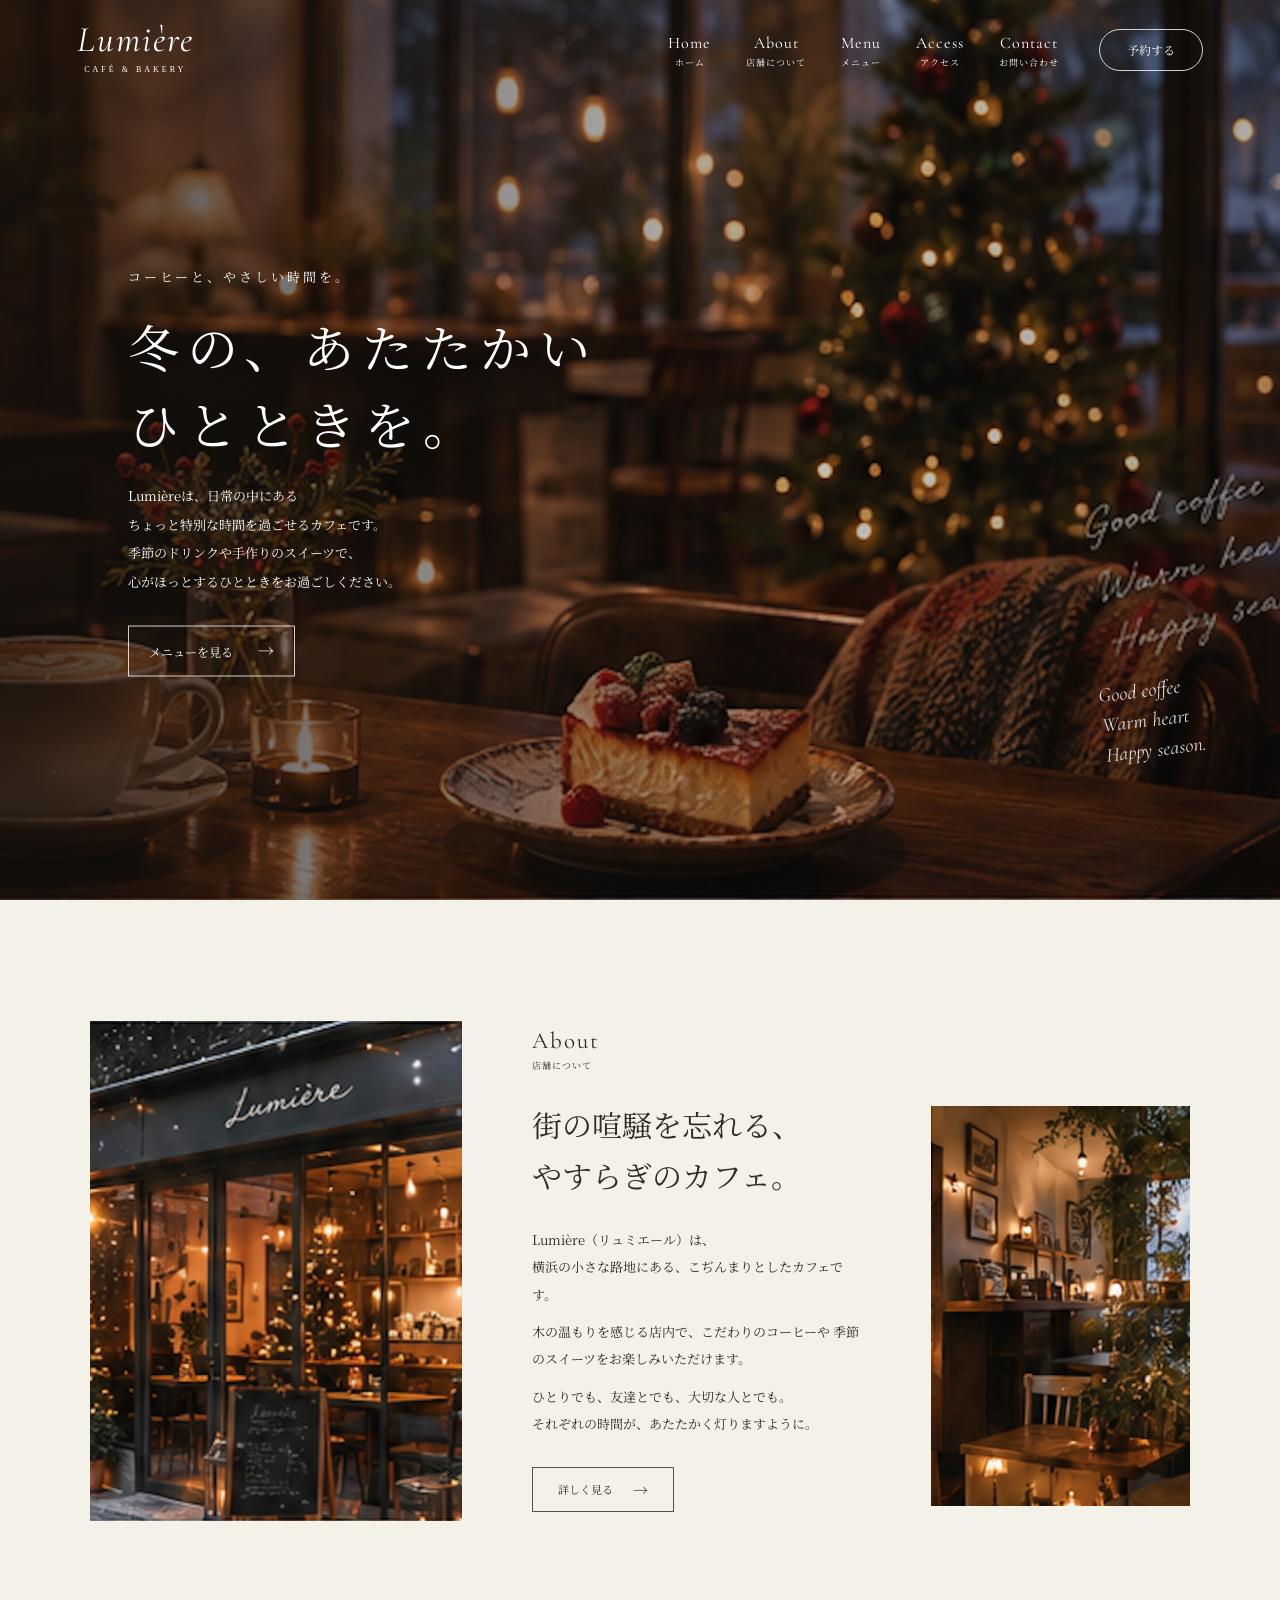
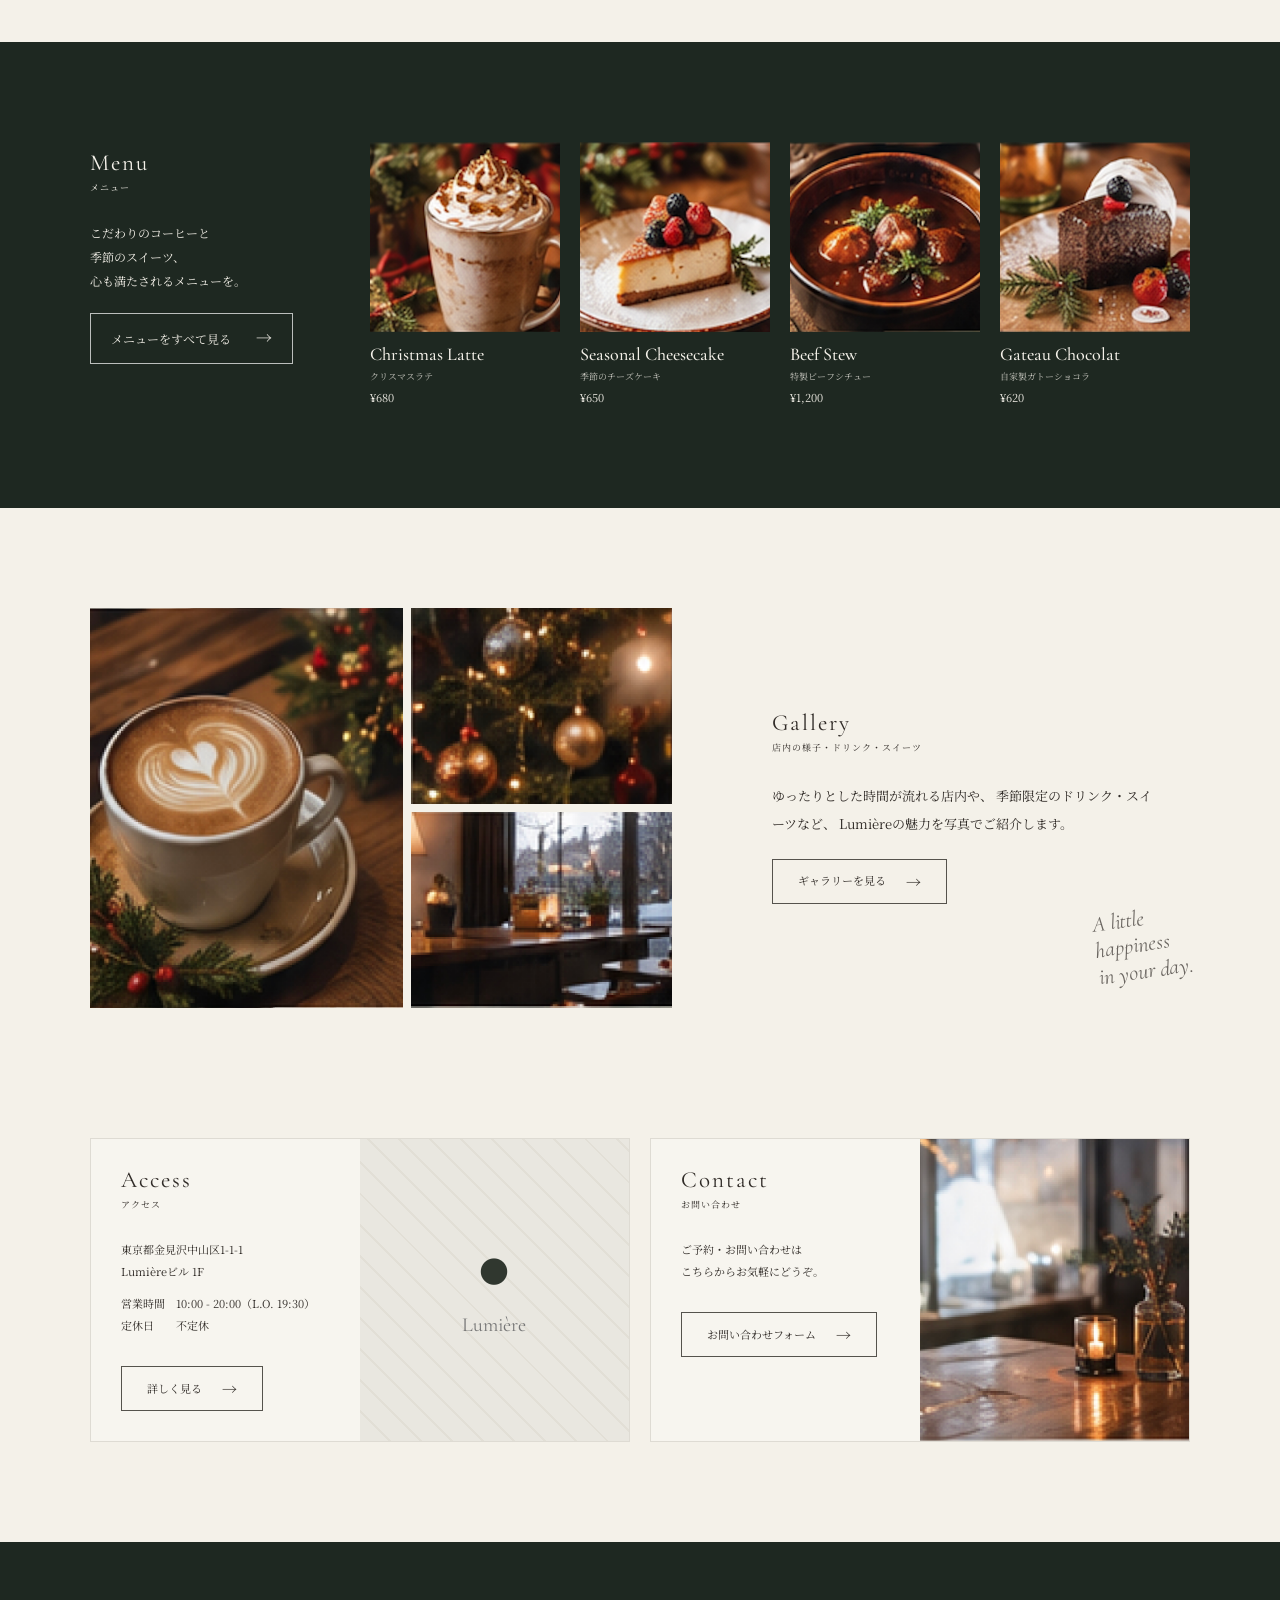
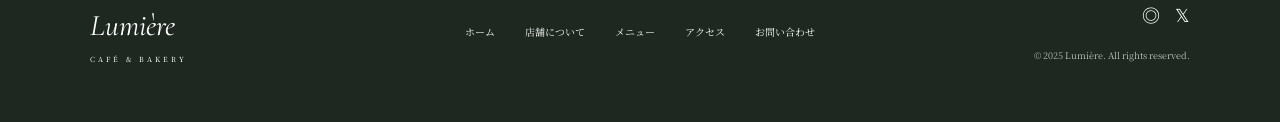
==== index.html @ ed3d91ad "Initial commit" ====
<!DOCTYPE html>
<html lang="ja">
<head>
    <meta charset="UTF-8">
    <meta name="viewport" content="width=device-width, initial-scale=1.0">

    <title>Lumière | Café & Bakery</title>

    <meta
        name="description"
        content="Lumièreは、日常の中にあるちょっと特別な時間を過ごせるカフェです。"
    >

    <link rel="stylesheet" href="style.css">

    <!-- Google Fonts -->
    <link rel="preconnect" href="https://fonts.googleapis.com">
    <link rel="preconnect" href="https://fonts.gstatic.com" crossorigin>
    <link href="https://fonts.googleapis.com/css2?family=Cormorant+Garamond:wght@400;500;600&family=Noto+Serif+JP:wght@400;500;600&display=swap" rel="stylesheet">
</head>

<body>

<!-- =========================
     Header
========================= -->

<header class="header">

    <a href="#" class="logo">
        <span class="logo-main">Lumière</span>
        <span class="logo-sub">CAFÉ & BAKERY</span>
    </a>

    <nav class="nav">
        <a href="#home">Home<span>ホーム</span></a>
        <a href="#about">About<span>店舗について</span></a>
        <a href="#menu">Menu<span>メニュー</span></a>
        <a href="#access">Access<span>アクセス</span></a>
        <a href="#contact">Contact<span>お問い合わせ</span></a>
    </nav>

    <a href="#contact" class="reserve-button">
        予約する
    </a>

    <button class="menu-button" aria-label="メニューを開く">
        <span></span>
        <span></span>
        <span></span>
    </button>

</header>


<main>

<!-- =========================
     Hero
========================= -->

<section id="home" class="hero">

    <div class="hero-bg">
        <img
            src="images/hero.jpg"
            alt="Lumière店内"
        >
    </div>

    <div class="hero-overlay"></div>

    <div class="hero-content">

        <p class="hero-small">
            コーヒーと、やさしい時間を。
        </p>

        <h1>
            冬の、あたたかい<br>
            ひとときを。
        </h1>

        <p class="hero-description">
            Lumièreは、日常の中にある<br>
            ちょっと特別な時間を過ごせるカフェです。<br>
            季節のドリンクや手作りのスイーツで、<br>
            心がほっとするひとときをお過ごしください。
        </p>

        <a href="#menu" class="outline-button">
            メニューを見る
            <span>→</span>
        </a>

    </div>

    <p class="hero-message">
        Good coffee<br>
        Warm heart<br>
        Happy season.
    </p>

</section>


<!-- =========================
     About
========================= -->

<section id="about" class="about section">

    <div class="about-image">
        <img
            src="images/shop.jpg"
            alt="Lumière外観"
        >
    </div>

    <div class="about-content">

        <p class="section-label">About</p>
        <span class="section-label-jp">店舗について</span>

        <h2>
            街の喧騒を忘れる、<br>
            やすらぎのカフェ。
        </h2>

        <p>
            Lumière（リュミエール）は、<br>
            横浜の小さな路地にある、こぢんまりとしたカフェです。
        </p>

        <p>
            木の温もりを感じる店内で、こだわりのコーヒーや
            季節のスイーツをお楽しみいただけます。
        </p>

        <p>
            ひとりでも、友達とでも、大切な人とでも。<br>
            それぞれの時間が、あたたかく灯りますように。
        </p>

        <a href="#" class="text-button">
            詳しく見る
            <span>→</span>
        </a>

    </div>

    <div class="about-small-image">
        <img
            src="images/interior.jpg"
            alt="Lumière店内"
        >
    </div>

</section>


<!-- =========================
     Menu
========================= -->

<section id="menu" class="menu section">

    <div class="menu-intro">

        <p class="section-label">Menu</p>
        <span class="section-label-jp">メニュー</span>

        <p>
            こだわりのコーヒーと<br>
            季節のスイーツ、<br>
            心も満たされるメニューを。
        </p>

        <a href="#" class="outline-button">
            メニューをすべて見る
            <span>→</span>
        </a>

    </div>


    <div class="menu-items">

        <article class="menu-item">

            <div class="menu-image">
                <img
                    src="images/latte.jpg"
                    alt="クリスマスラテ"
                >
            </div>

            <h3>Christmas Latte</h3>
            <p class="menu-jp">クリスマスラテ</p>
            <span class="price">¥680</span>

        </article>


        <article class="menu-item">

            <div class="menu-image">
                <img
                    src="images/cheesecake.jpg"
                    alt="季節のチーズケーキ"
                >
            </div>

            <h3>Seasonal Cheesecake</h3>
            <p class="menu-jp">季節のチーズケーキ</p>
            <span class="price">¥650</span>

        </article>


        <article class="menu-item">

            <div class="menu-image">
                <img
                    src="images/beef-stew.jpg"
                    alt="特製ビーフシチュー"
                >
            </div>

            <h3>Beef Stew</h3>
            <p class="menu-jp">特製ビーフシチュー</p>
            <span class="price">¥1,200</span>

        </article>


        <article class="menu-item">

            <div class="menu-image">
                <img
                    src="images/gateau.jpg"
                    alt="自家製ガトーショコラ"
                >
            </div>

            <h3>Gateau Chocolat</h3>
            <p class="menu-jp">自家製ガトーショコラ</p>
            <span class="price">¥620</span>

        </article>

    </div>

</section>


<!-- =========================
     Gallery
========================= -->

<section class="gallery section">

    <div class="gallery-images">

        <img
            class="gallery-large"
            src="images/latte2.jpg"
            alt="コーヒー"
        >

        <div class="gallery-grid">

            

            <img
                src="images/tree.jpg"
                alt="クリスマス装飾"
            >

            <img
                src="images/interior2.jpg"
                alt="テーブル"
            >

        </div>

    </div>


    <div class="gallery-content">

        <p class="section-label">Gallery</p>
        <span class="section-label-jp">
            店内の様子・ドリンク・スイーツ
        </span>

        <p>
            ゆったりとした時間が流れる店内や、
            季節限定のドリンク・スイーツなど、
            Lumièreの魅力を写真でご紹介します。
        </p>

        <a href="#" class="text-button">
            ギャラリーを見る
            <span>→</span>
        </a>

        <p class="handwritten">
            A little<br>
            happiness<br>
            in your day.
        </p>

    </div>

</section>


<!-- =========================
     Access
========================= -->

<section id="access" class="information section">

    <div class="info-box">

        <div class="info-text">

            <p class="section-label">Access</p>
            <span class="section-label-jp">アクセス</span>

            <p>
                東京都金見沢中山区1-1-1<br>
                Lumièreビル 1F
            </p>

            <p>
                営業時間　10:00 - 20:00（L.O. 19:30）<br>
                定休日　　不定休
            </p>

            <a href="#" class="text-button">
                詳しく見る
                <span>→</span>
            </a>

        </div>

        <div class="map">
            <div class="map-pin">●</div>
            <span>Lumière</span>
        </div>

    </div>


<!-- =========================
     Contact
========================= -->

    <div id="contact" class="info-box contact-box">

        <div class="info-text">

            <p class="section-label">Contact</p>
            <span class="section-label-jp">お問い合わせ</span>

            <p>
                ご予約・お問い合わせは<br>
                こちらからお気軽にどうぞ。
            </p>

            <a href="#" class="text-button">
                お問い合わせフォーム
                <span>→</span>
            </a>

        </div>

        <div class="contact-image">
            <img
                src="images/contact.jpg"
                alt="カフェのテーブル"
            >
        </div>

    </div>

</section>

</main>


<!-- =========================
     Footer
========================= -->

<footer class="footer">

    <div class="footer-logo">
        <span>Lumière</span>
        <small>CAFÉ & BAKERY</small>
    </div>

    <nav class="footer-nav">
        <a href="#home">ホーム</a>
        <a href="#about">店舗について</a>
        <a href="#menu">メニュー</a>
        <a href="#access">アクセス</a>
        <a href="#contact">お問い合わせ</a>
    </nav>

    <div class="footer-right">
        <div class="sns">
            <a href="#">◎</a>
            <a href="#">𝕏</a>
        </div>

        <p>© 2025 Lumière. All rights reserved.</p>
    </div>

</footer>


<script src="script.js"></script>

</body>
</html>
---- style.css ----
/* =========================
   Reset
========================= */

* {
    margin: 0;
    padding: 0;
    box-sizing: border-box;
}

html {
    scroll-behavior: smooth;
}

body {
    color: #302b27;
    background: #f4f1e9;
    font-family: "Noto Serif JP", serif;
    line-height: 1.8;
}

img {
    display: block;
    width: 100%;
    height: 100%;
    object-fit: cover;
}

a {
    color: inherit;
    text-decoration: none;
}

button {
    font-family: inherit;
}


/* =========================
   Header
========================= */

.header {
    position: absolute;
    top: 0;
    left: 0;
    z-index: 100;

    width: 100%;
    height: 100px;

    display: flex;
    align-items: center;

    padding: 0 6vw;

    color: white;
}


/* Logo */

.logo {
    display: flex;
    flex-direction: column;

    margin-right: auto;
}

.logo-main {
    font-family: "Cormorant Garamond", serif;
    font-size: 36px;
    font-style: italic;
    line-height: 1;
    letter-spacing: 2px;
}

.logo-sub {
    font-family: serif;
    font-size: 8px;
    letter-spacing: 3px;
    text-align: center;
    margin-top: 5px;
}


/* Navigation */

.nav {
    display: flex;
    gap: 35px;
    align-items: center;
}

.nav a {
    position: relative;

    font-family: "Cormorant Garamond", serif;
    font-size: 16px;
    letter-spacing: 1px;

    text-align: center;
}

.nav a span {
    display: block;

    font-family: "Noto Serif JP", serif;
    font-size: 9px;

    margin-top: -2px;
    letter-spacing: 1px;
}


/* Reservation */

.reserve-button {
    margin-left: 40px;

    border: 1px solid rgba(255,255,255,.8);
    border-radius: 30px;

    padding: 9px 27px;

    font-size: 12px;

    transition: .3s;
}

.reserve-button:hover {
    background: white;
    color: #292c27;
}


/* Mobile menu */

.menu-button {
    display: none;

    width: 40px;
    height: 40px;

    border: none;
    background: transparent;

    cursor: pointer;
}

.menu-button span {
    display: block;

    width: 25px;
    height: 1px;

    margin: 6px auto;

    background: white;
}


/* =========================
   Hero
========================= */

.hero {
    position: relative;

    height: 100vh;
    min-height: 700px;

    overflow: hidden;

    color: white;
}

.hero-bg {
    position: absolute;
    inset: 0;
}

.hero-overlay {
    position: absolute;
    inset: 0;

    background:
        linear-gradient(
            90deg,
            rgba(20, 15, 12, .75),
            rgba(20, 15, 12, .25) 65%,
            rgba(20, 15, 12, .35)
        );
}

.hero-content {
    position: absolute;

    left: 10%;
    top: 50%;

    transform: translateY(-45%);

    z-index: 2;
}

.hero-small {
    font-size: 13px;
    letter-spacing: 3px;

    margin-bottom: 20px;
}

.hero h1 {
    font-family: "Noto Serif JP", serif;

    font-size: clamp(38px, 4vw, 60px);

    line-height: 1.5;
    font-weight: 400;

    letter-spacing: 8px;

    margin-bottom: 20px;
}

.hero-description {
    font-size: 13px;
    line-height: 2.2;

    margin-bottom: 30px;
}


/* Hero button */

.outline-button {
    display: inline-flex;

    align-items: center;
    justify-content: center;

    gap: 25px;

    min-width: 135px;

    padding: 10px 20px;

    border: 1px solid rgba(255,255,255,.8);

    font-size: 12px;

    transition: .3s;
}

.outline-button:hover {
    background: white;
    color: #302b27;
}

.outline-button span {
    font-size: 16px;
}


/* Handwritten text */

.hero-message {
    position: absolute;

    right: 6%;
    bottom: 15%;

    font-family: "Cormorant Garamond", serif;

    font-style: italic;
    font-size: 20px;

    line-height: 1.5;

    transform: rotate(-7deg);

    opacity: .85;
}


/* =========================
   Common Section
========================= */

.section {
    padding: 100px 7vw;
}

.section-label {
    font-family: "Cormorant Garamond", serif;

    font-size: 23px;
    letter-spacing: 2px;

    line-height: 1;
}

.section-label-jp {
    display: block;

    font-size: 9px;

    margin-top: 5px;
    margin-bottom: 25px;

    letter-spacing: 1px;
}


/* =========================
   About
========================= */

.about {
    display: grid;

    grid-template-columns:
        1.15fr
        1.2fr
        .8fr;

    gap: 40px;

    align-items: center;

    background: #f4f1e9;
}

.about-image {
    height: 500px;
}

.about-content {
    padding: 30px;
}

.about-content h2 {
    font-size: 30px;

    font-weight: 400;
    line-height: 1.7;

    margin-bottom: 25px;
}

.about-content p:not(.section-label) {
    font-size: 13px;
    line-height: 2.1;

    margin-bottom: 10px;
}

.about-small-image {
    height: 400px;
    margin-top: 70px;
}


/* Text button */

.text-button {
    display: inline-flex;

    align-items: center;
    gap: 20px;

    border: 1px solid #55534d;

    padding: 8px 25px;

    font-size: 11px;

    margin-top: 20px;

    transition: .3s;
}

.text-button:hover {
    background: #30372f;
    color: white;
}

.text-button span {
    font-size: 15px;
}


/* =========================
   Menu
========================= */

.menu {
    background: #1e2821;
    color: #f4f1e9;

    display: grid;

    grid-template-columns: 220px 1fr;

    gap: 60px;
}

.menu-intro {
    padding-top: 10px;
}

.menu-intro > p:not(.section-label) {
    font-size: 12px;

    line-height: 2;

    margin-bottom: 20px;
}

.menu .outline-button {
    border-color: rgba(255,255,255,.7);
}


.menu-items {
    display: grid;

    grid-template-columns:
        repeat(4, 1fr);

    gap: 20px;
}

.menu-image {
    aspect-ratio: 1 / 1;

    overflow: hidden;

    margin-bottom: 12px;
}

.menu-item img {
    transition: transform .5s;
}

.menu-item:hover img {
    transform: scale(1.05);
}

.menu-item h3 {
    font-family: "Cormorant Garamond", serif;

    font-size: 18px;
    font-weight: 500;

    line-height: 1.2;
}

.menu-jp {
    font-size: 9px;
    opacity: .8;

    margin-top: 3px;
}

.price {
    display: block;

    font-size: 11px;

    margin-top: 3px;
}

/* =========================
   Gallery
========================= */

.gallery {
    display: grid;

    grid-template-columns:
        1.3fr
        1fr;

    gap: 70px;

    align-items: center;

    background: #f4f1e9;
}


/* Gallery Images */

.gallery-images {
    display: grid;

    grid-template-columns:
        1.2fr
        1fr;

    gap: 8px;

    height: 400px;
}


/* 大きい画像 */

.gallery-large {
    width: 100%;
    height: 400px;

    object-fit: cover;
    object-position: center;

    overflow: hidden;
}


/* 右側 */

.gallery-grid {
    display: grid;

    grid-template-columns: 1fr;
    grid-template-rows: 1fr 1fr;

    gap: 8px;

    height: 400px;
}


/* 右側の画像 */

.gallery-grid img {
    width: 100%;
    height: 100%;

    object-fit: cover;
    object-position: center;

    min-height: 0;
}


/* Gallery Content */

.gallery-content {
    position: relative;

    padding: 30px;
}

.gallery-content > p:not(.section-label) {
    font-size: 13px;

    line-height: 2.2;

    max-width: 450px;
}

.handwritten {
    position: absolute;

    right: 0;
    bottom: -50px;

    font-family: "Cormorant Garamond", serif;

    font-style: italic;
    font-size: 22px !important;

    line-height: 1.2 !important;

    transform: rotate(-8deg);

    opacity: .7;
}


/* =========================
   Information
========================= */

.information {
    padding-top: 30px;

    display: grid;

    grid-template-columns: 1fr 1fr;

    gap: 20px;
}

.info-box {
    display: grid;

    grid-template-columns: 1fr 1fr;

    min-height: 270px;

    border: 1px solid #dedbd3;

    background: rgba(255,255,255,.25);
}

.info-text {
    padding: 30px;
}

.info-text > p:not(.section-label) {
    font-size: 11px;

    line-height: 2;

    margin-bottom: 10px;
}

.map {
    position: relative;

    display: flex;

    justify-content: center;
    align-items: center;

    background:
        repeating-linear-gradient(
            45deg,
            #e9e7e0,
            #e9e7e0 20px,
            #e2dfd6 20px,
            #e2dfd6 22px
        );

    color: #777;
}

.map-pin {
    position: absolute;

    font-size: 30px;

    color: #30372f;

    transform: translateY(-20px);
}

.map span {
    margin-top: 70px;

    font-family: "Cormorant Garamond", serif;

    font-size: 20px;
}


.contact-image {
    overflow: hidden;
}


/* =========================
   Footer
========================= */

.footer {
    min-height: 180px;

    padding: 45px 7vw;

    display: grid;

    grid-template-columns:
        1fr
        2fr
        1fr;

    align-items: center;

    background: #1e2821;

    color: white;
}


/* Footer logo */

.footer-logo {
    display: flex;
    flex-direction: column;
}

.footer-logo span {
    font-family: "Cormorant Garamond", serif;

    font-size: 30px;

    font-style: italic;
}

.footer-logo small {
    font-size: 7px;

    letter-spacing: 3px;
}


/* Footer nav */

.footer-nav {
    display: flex;

    justify-content: center;

    gap: 30px;

    font-size: 10px;
}


/* Footer right */

.footer-right {
    text-align: right;
}

.sns {
    display: flex;

    justify-content: flex-end;

    gap: 15px;

    margin-bottom: 15px;
}

.sns a {
    font-family: sans-serif;

    font-size: 18px;
}

.footer-right p {
    font-size: 9px;

    opacity: .7;
}


/* =========================
   Responsive
========================= */

@media (max-width: 1000px) {

    .nav {
        gap: 18px;
    }

    .nav a {
        font-size: 14px;
    }

    .reserve-button {
        margin-left: 20px;
        padding: 8px 18px;
    }

    .about {
        grid-template-columns: 1fr 1fr;
    }

    .about-small-image {
        display: none;
    }

    .menu {
        grid-template-columns: 1fr;
    }

    .menu-items {
        grid-template-columns: repeat(2, 1fr);
    }

    .gallery {
        grid-template-columns: 1fr;
    }

    .information {
        grid-template-columns: 1fr;
    }

}


@media (max-width: 700px) {

    .header {
        height: 80px;
        padding: 0 25px;
    }

    .logo-main {
        font-size: 30px;
    }

    .nav {
        display: none;

        position: absolute;

        top: 80px;
        left: 0;

        width: 100%;

        padding: 30px;

        flex-direction: column;

        gap: 20px;

        background: rgba(25,30,26,.97);
    }

    .nav.active {
        display: flex;
    }

    .nav a {
        font-size: 18px;
    }

    .nav a span {
        font-size: 9px;
    }

    .reserve-button {
        display: none;
    }

    .menu-button {
        display: block;
    }


    /* Hero */

    .hero {
        min-height: 650px;
    }

    .hero-content {
        left: 25px;
        right: 25px;
    }

    .hero h1 {
        font-size: 35px;
        letter-spacing: 5px;
    }

    .hero-description {
        font-size: 11px;
    }

    .hero-message {
        right: 20px;
        bottom: 10%;
        font-size: 16px;
    }


    /* Sections */

    .section {
        padding: 70px 25px;
    }


    /* About */

    .about {
        display: block;
    }

    .about-image {
        height: 350px;
        margin-bottom: 30px;
    }

    .about-content {
        padding: 0;
    }

    .about-content h2 {
        font-size: 25px;
    }


    /* Menu */

    .menu {
        display: block;
    }

    .menu-intro {
        margin-bottom: 40px;
    }

    .menu-items {
        grid-template-columns: 1fr 1fr;
        gap: 25px 12px;
    }


    /* Gallery */

    .gallery-images {
        height: auto;

        grid-template-columns: 1fr;
    }

    .gallery-large {
        height: 300px;
    }

    .gallery-grid {
        height: 250px;
    }

    .gallery-content {
        padding: 20px 0;
    }

    .handwritten {
        position: static;
        margin-top: 50px;
    }


    /* Information */

    .info-box {
        grid-template-columns: 1fr;
    }

    .map {
        min-height: 200px;
    }

    .contact-image {
        min-height: 220px;
    }


    /* Footer */

    .footer {
        grid-template-columns: 1fr;

        gap: 30px;

        text-align: center;

        padding: 40px 25px;
    }

    .footer-nav {
        flex-wrap: wrap;
        gap: 15px;
    }

    .footer-right {
        text-align: center;
    }

    .sns {
        justify-content: center;
    }

}

/* =========================
   Scroll Animation
========================= */

.section {
    opacity: 0;
    transform: translateY(30px);
    transition: opacity .8s ease, transform .8s ease;
}

.section.show {
    opacity: 1;
    transform: translateY(0);
}
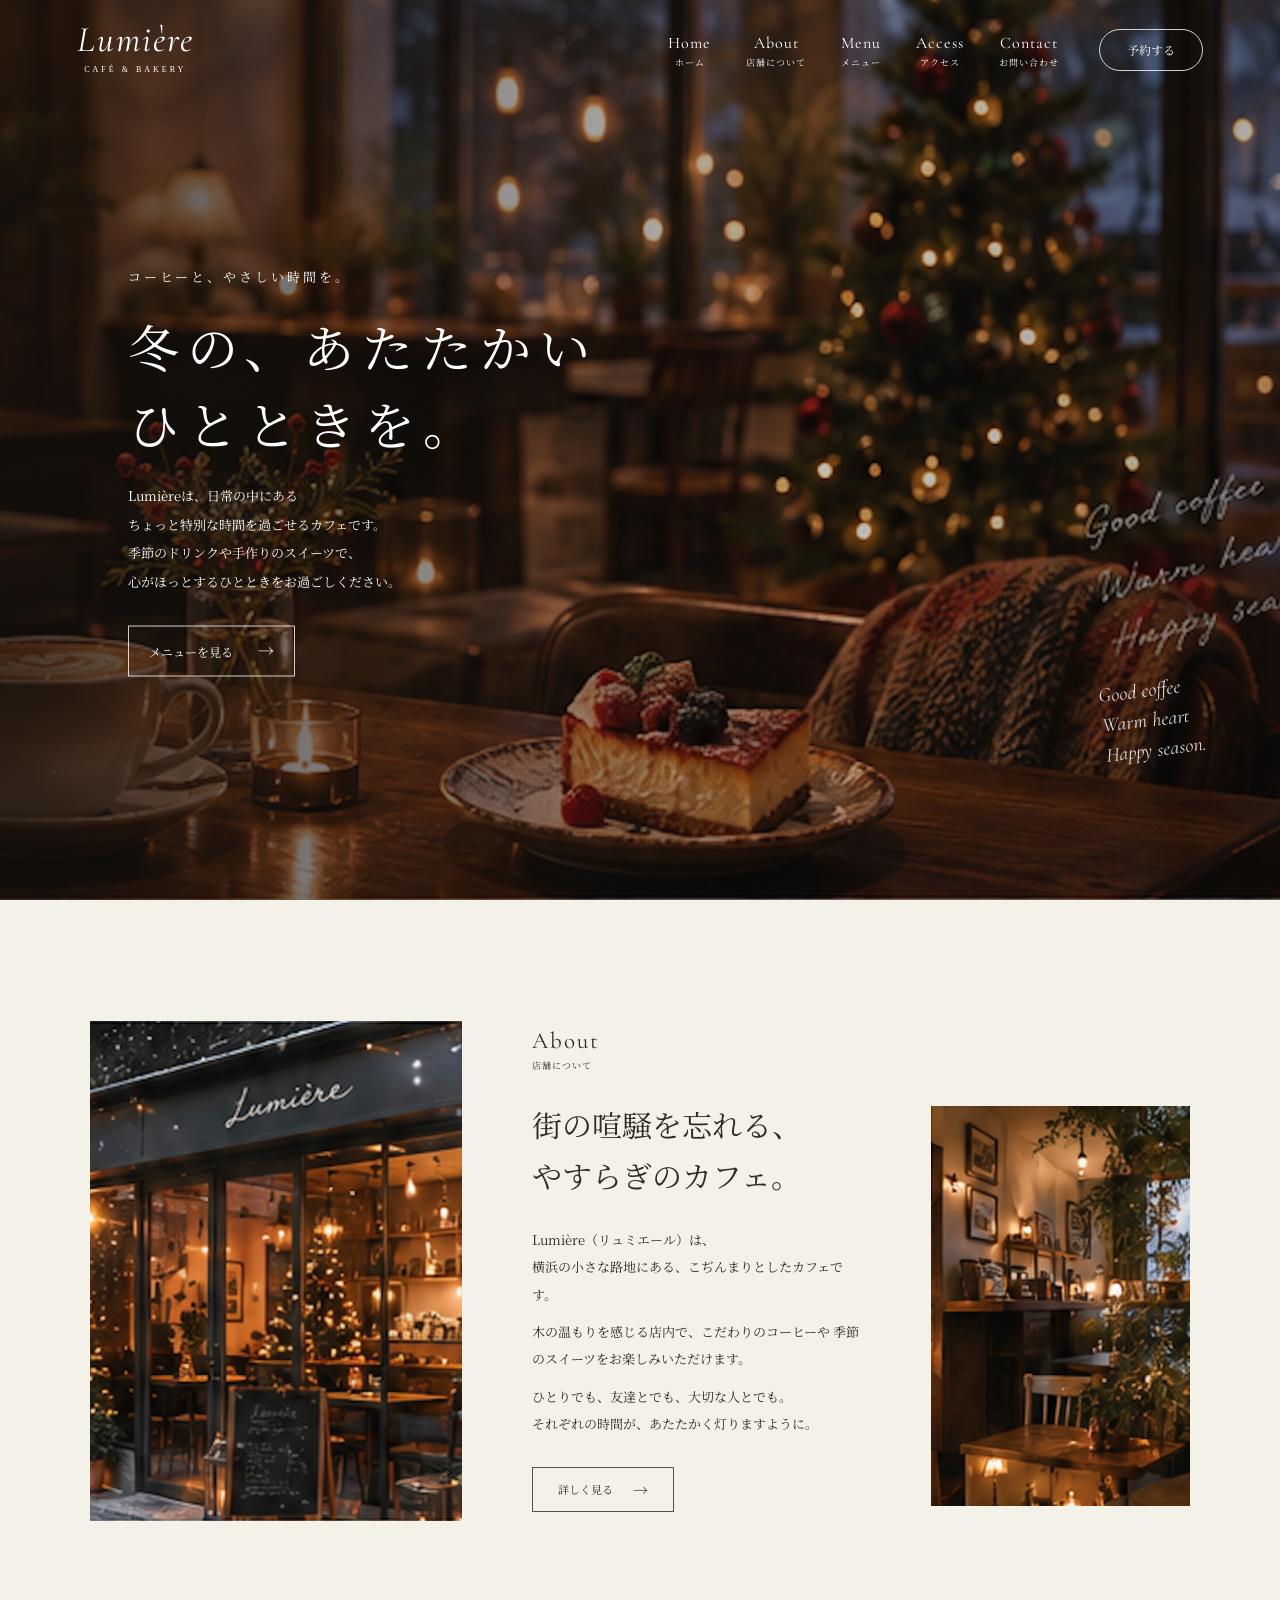
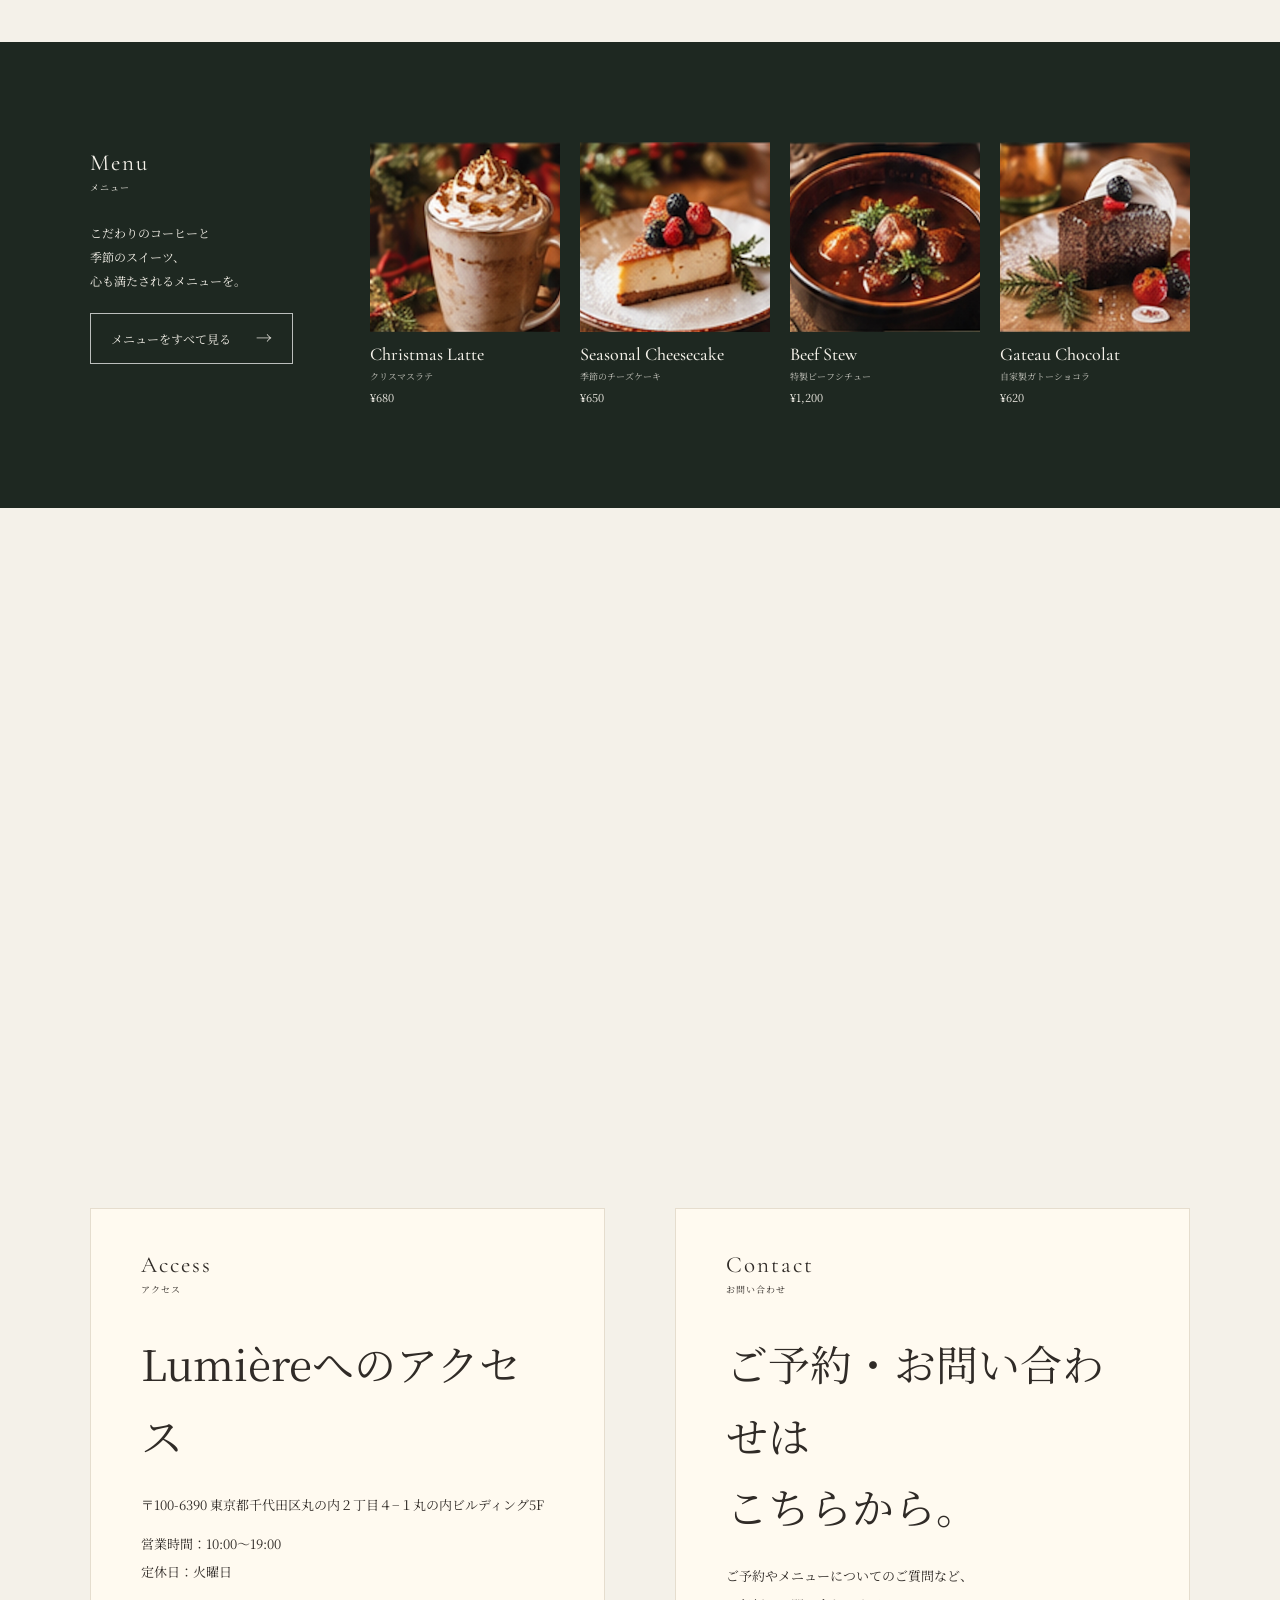
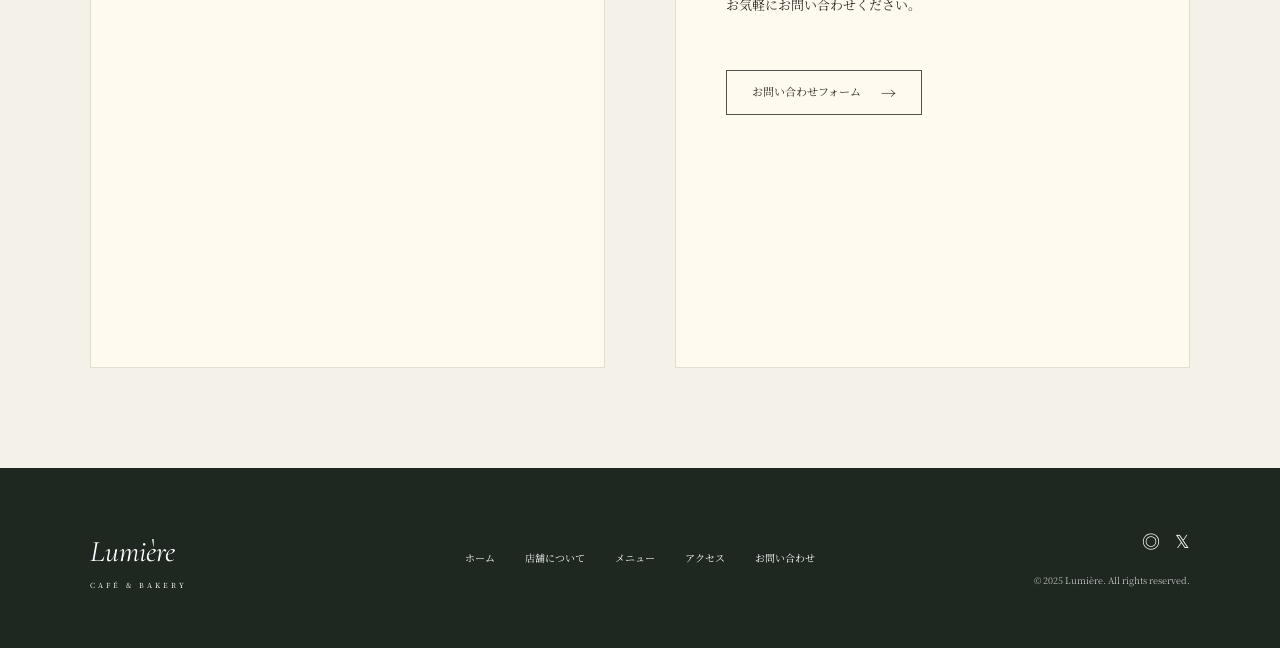
==== commit 37ef0fdb: "Accessセクションのレイアウトを調整" ====
--- a/index.html
+++ b/index.html
@@ -40,7 +40,7 @@
         <a href="#contact">Contact<span>お問い合わせ</span></a>
     </nav>
 
-    <a href="#contact" class="reserve-button">
+    <a href="contact.html" class="reserve-button">
         予約する
     </a>
 
@@ -142,7 +142,7 @@
             それぞれの時間が、あたたかく灯りますように。
         </p>
 
-        <a href="#" class="text-button">
+        <a href="about.html" class="text-button">
             詳しく見る
             <span>→</span>
         </a>
@@ -320,68 +320,77 @@
      Access
 ========================= -->
 
-<section id="access" class="information section">
-
-    <div class="info-box">
-
-        <div class="info-text">
-
-            <p class="section-label">Access</p>
-            <span class="section-label-jp">アクセス</span>
+<section id="access" class="access section">
+
+    <div class="access-grid">
+
+        <!-- Access -->
+
+        <div class="access-content">
+
+            <p class="section-label">
+                Access
+            </p>
+
+            <span class="section-label-jp">
+                アクセス
+            </span>
+
+            <h2>
+                Lumièreへのアクセス
+            </h2>
+
+            <p class="access-address">
+                〒100-6390 東京都千代田区丸の内２丁目４−１丸の内ビルディング5F
+            </p>
+
+            <p class="access-info">
+                営業時間：10:00〜19:00<br>
+                定休日：火曜日
+            </p>
+
+            <!-- Google Map -->
+
+            <div class="access-map">
+
+                <iframe
+                    src="https://www.google.com/maps/embed?pb=!1m18!1m12!1m3!1d2364.258382627391!2d139.76171491724682!3d35.67985411323307!2m3!1f0!2f0!3f0!3m2!1i1024!2i768!4f13.1!3m3!1m2!1s0x60188bf992c34823%3A0x21ed577a75a4b0d1!2z5Li444Gu5YaF44OT44Or44OH44Kj44Oz44Kw!5e0!3m2!1sja!2sjp!4v1789788895677!5m2!1sja!2sjp"
+                    loading="lazy"
+                    referrerpolicy="no-referrer-when-downgrade"
+                    allowfullscreen="">
+                </iframe>
+            </div>
+
+        </div>
+
+
+        <!-- Contact -->
+
+        <div class="access-contact">
+
+            <p class="section-label">
+                Contact
+            </p>
+
+            <span class="section-label-jp">
+                お問い合わせ
+            </span>
+
+            <h2>
+                ご予約・お問い合わせは<br>
+                こちらから。
+            </h2>
 
             <p>
-                東京都金見沢中山区1-1-1<br>
-                Lumièreビル 1F
+                ご予約やメニューについてのご質問など、<br>
+                お気軽にお問い合わせください。
             </p>
 
-            <p>
-                営業時間　10:00 - 20:00（L.O. 19:30）<br>
-                定休日　　不定休
-            </p>
-
-            <a href="#" class="text-button">
-                詳しく見る
-                <span>→</span>
-            </a>
-
-        </div>
-
-        <div class="map">
-            <div class="map-pin">●</div>
-            <span>Lumière</span>
-        </div>
-
-    </div>
-
-
-<!-- =========================
-     Contact
-========================= -->
-
-    <div id="contact" class="info-box contact-box">
-
-        <div class="info-text">
-
-            <p class="section-label">Contact</p>
-            <span class="section-label-jp">お問い合わせ</span>
-
-            <p>
-                ご予約・お問い合わせは<br>
-                こちらからお気軽にどうぞ。
-            </p>
-
-            <a href="#" class="text-button">
+            <a href="contact.html" class="text-button">
                 お問い合わせフォーム
                 <span>→</span>
             </a>
 
-        </div>
-
-        <div class="contact-image">
-            <img
-                src="images/contact.jpg"
-                alt="カフェのテーブル"
-            >
         </div>
 
     </div>
--- a/style.css
+++ b/style.css
@@ -999,4 +999,646 @@
 .section.show {
     opacity: 1;
     transform: translateY(0);
+}
+
+/* =========================
+   About Detail Page
+========================= */
+
+.subpage-hero {
+    position: relative;
+    height: 520px;
+    overflow: hidden;
+}
+
+.subpage-hero-image {
+    position: absolute;
+    inset: 0;
+}
+
+.subpage-hero-image img {
+    width: 100%;
+    height: 100%;
+    object-fit: cover;
+}
+
+.subpage-hero-overlay {
+    position: absolute;
+    inset: 0;
+    background: rgba(35, 30, 26, 0.42);
+}
+
+.subpage-hero-content {
+    position: relative;
+    z-index: 2;
+    height: 100%;
+
+    display: flex;
+    flex-direction: column;
+    justify-content: center;
+
+    padding: 0 8%;
+    color: #fff;
+}
+
+.subpage-hero-content .section-label {
+    color: #fff;
+}
+
+.subpage-hero-content .section-label-jp {
+    color: #fff;
+    margin-bottom: 25px;
+}
+
+.subpage-hero-content h1 {
+    font-size: clamp(36px, 5vw, 64px);
+    font-weight: 400;
+    line-height: 1.45;
+    margin-bottom: 25px;
+}
+
+.subpage-hero-content > p:last-child {
+    font-size: 14px;
+    line-height: 2;
+}
+
+
+/* =========================
+   About Concept
+========================= */
+
+.about-detail {
+    display: grid;
+    grid-template-columns: 1fr 1fr;
+    gap: 90px;
+    align-items: center;
+}
+
+.about-detail-image {
+    height: 520px;
+    overflow: hidden;
+}
+
+.about-detail-image img {
+    width: 100%;
+    height: 100%;
+    object-fit: cover;
+}
+
+.about-detail-content {
+    padding-right: 8%;
+}
+
+.about-detail-content h2 {
+    font-size: clamp(30px, 4vw, 46px);
+    font-weight: 400;
+    line-height: 1.7;
+    margin: 35px 0;
+}
+
+.about-detail-content p {
+    font-size: 14px;
+    line-height: 2.4;
+    margin-bottom: 20px;
+}
+
+
+/* =========================
+   Interior
+========================= */
+
+.about-interior {
+    background: #eee9de;
+}
+
+.about-section-heading {
+    text-align: center;
+    margin-bottom: 60px;
+}
+
+.about-section-heading h2 {
+    font-size: clamp(28px, 4vw, 44px);
+    font-weight: 400;
+    line-height: 1.7;
+    margin-top: 30px;
+}
+
+.about-interior-grid {
+    display: grid;
+    grid-template-columns: 1.5fr 1fr;
+    gap: 12px;
+    max-width: 1000px;
+    margin: 0 auto;
+}
+
+.about-interior-large {
+    height: 500px;
+}
+
+.about-interior-small {
+    height: 500px;
+}
+
+.about-interior-grid img {
+    width: 100%;
+    height: 100%;
+    object-fit: cover;
+}
+
+
+/* =========================
+   Commitment
+========================= */
+
+.about-commitment-heading {
+    text-align: center;
+    margin-bottom: 70px;
+}
+
+.about-commitment-heading h2 {
+    font-size: clamp(28px, 4vw, 44px);
+    font-weight: 400;
+    line-height: 1.7;
+    margin-top: 30px;
+}
+
+.commitment-items {
+    display: grid;
+    grid-template-columns: repeat(3, 1fr);
+    gap: 50px;
+    max-width: 1100px;
+    margin: 0 auto;
+}
+
+.commitment-item {
+    text-align: center;
+}
+
+.commitment-number {
+    font-family: "Cormorant Garamond", serif;
+    font-size: 18px;
+    letter-spacing: 0.15em;
+    margin-bottom: 20px;
+}
+
+.commitment-item h3 {
+    font-family: "Cormorant Garamond", serif;
+    font-size: 34px;
+    font-weight: 500;
+    letter-spacing: 0.05em;
+}
+
+.commitment-item h4 {
+    font-size: 15px;
+    font-weight: 500;
+    margin: 10px 0 25px;
+}
+
+.commitment-item p {
+    font-size: 13px;
+    line-height: 2.3;
+    text-align: left;
+}
+
+
+/* =========================
+   Seasonal
+========================= */
+
+.about-season {
+    display: grid;
+    grid-template-columns: 1fr 1fr;
+    gap: 80px;
+    align-items: center;
+    background: #eee9de;
+}
+
+.about-season-image {
+    height: 520px;
+}
+
+.about-season-image img {
+    width: 100%;
+    height: 100%;
+    object-fit: cover;
+}
+
+.about-season-content {
+    padding-right: 10%;
+}
+
+.about-season-content h2 {
+    font-size: clamp(30px, 4vw, 46px);
+    font-weight: 400;
+    margin: 30px 0;
+}
+
+.about-season-content p {
+    font-size: 14px;
+    line-height: 2.4;
+    margin-bottom: 18px;
+}
+
+
+/* =========================
+   About Message
+========================= */
+
+.about-message {
+    text-align: center;
+    padding-top: 140px;
+    padding-bottom: 140px;
+}
+
+.about-message h2 {
+    font-size: clamp(32px, 5vw, 54px);
+    font-weight: 400;
+    line-height: 1.7;
+    margin: 35px 0;
+}
+
+.about-message > p:not(.section-label):not(.section-label-jp) {
+    font-size: 14px;
+    line-height: 2.5;
+    margin-bottom: 25px;
+}
+
+
+/* =========================
+   About Responsive
+========================= */
+
+@media (max-width: 700px) {
+
+    .subpage-hero {
+        height: 480px;
+    }
+
+    .subpage-hero-content {
+        padding: 0 25px;
+    }
+
+    .subpage-hero-content h1 {
+        font-size: 36px;
+    }
+
+
+    .about-detail {
+        grid-template-columns: 1fr;
+        gap: 45px;
+    }
+
+    .about-detail-image {
+        height: 350px;
+    }
+
+    .about-detail-content {
+        padding-right: 0;
+    }
+
+
+    .about-interior-grid {
+        grid-template-columns: 1fr;
+    }
+
+    .about-interior-large,
+    .about-interior-small {
+        height: 300px;
+    }
+
+
+    .commitment-items {
+        grid-template-columns: 1fr;
+        gap: 60px;
+    }
+
+
+    .about-season {
+        grid-template-columns: 1fr;
+        gap: 40px;
+    }
+
+    .about-season-image {
+        height: 350px;
+    }
+
+    .about-season-content {
+        padding-right: 0;
+    }
+
+
+    .about-message {
+        padding-top: 90px;
+        padding-bottom: 90px;
+    }
+
+}
+
+/* =========================
+   Contact Page
+========================= */
+
+.contact-form-section {
+    background: #f4f1e9;
+}
+
+.contact-form-heading {
+    text-align: center;
+    margin-bottom: 70px;
+}
+
+.contact-form-heading h2 {
+    font-size: clamp(28px, 4vw, 44px);
+    font-weight: 400;
+    line-height: 1.7;
+    margin: 30px 0 15px;
+}
+
+.contact-form-heading > p:last-child {
+    font-size: 13px;
+    line-height: 2;
+}
+
+
+/* Form */
+
+.contact-form {
+    max-width: 760px;
+    margin: 0 auto;
+}
+
+.form-group {
+    margin-bottom: 35px;
+}
+
+.form-group label {
+    display: block;
+    font-size: 14px;
+    margin-bottom: 10px;
+}
+
+.required {
+    display: inline-block;
+    margin-left: 8px;
+    padding: 2px 7px;
+
+    font-size: 10px;
+
+    color: #fff;
+    background: #8b7564;
+
+    letter-spacing: 0.05em;
+}
+
+
+/* Input */
+
+.form-group input,
+.form-group select,
+.form-group textarea {
+    width: 100%;
+
+    padding: 16px 18px;
+
+    border: 1px solid #d4cec2;
+
+    background: #fffdf9;
+
+    color: #302b27;
+
+    font-family: "Noto Serif JP", serif;
+    font-size: 14px;
+
+    border-radius: 0;
+
+    outline: none;
+}
+
+.form-group input:focus,
+.form-group select:focus,
+.form-group textarea:focus {
+    border-color: #8b7564;
+}
+
+.form-group textarea {
+    resize: vertical;
+    min-height: 180px;
+}
+
+
+/* Agreement */
+
+.form-agreement {
+    margin-top: 45px;
+    text-align: center;
+}
+
+.form-agreement label {
+    display: inline-flex;
+    align-items: center;
+    gap: 10px;
+
+    font-size: 12px;
+
+    cursor: pointer;
+}
+
+.form-agreement input {
+    width: 15px;
+    height: 15px;
+}
+
+
+/* Submit */
+
+.form-submit {
+    margin-top: 50px;
+    text-align: center;
+}
+
+.form-submit button {
+    cursor: pointer;
+}
+
+
+/* Back */
+
+.contact-back {
+    padding: 70px 20px 100px;
+    text-align: center;
+}
+
+
+/* =========================
+   Contact Responsive
+========================= */
+
+@media (max-width: 700px) {
+
+    .contact-form {
+        width: 100%;
+    }
+
+    .contact-form-heading {
+        margin-bottom: 50px;
+    }
+
+    .form-group {
+        margin-bottom: 28px;
+    }
+
+    .form-group input,
+    .form-group select,
+    .form-group textarea {
+        padding: 14px;
+        font-size: 13px;
+    }
+
+    .form-agreement {
+        text-align: left;
+    }
+
+}
+
+/* =========================
+   Form Success
+========================= */
+
+.form-success {
+    display: none;
+
+    max-width: 760px;
+    margin: 0 auto;
+
+    padding: 80px 30px;
+
+    text-align: center;
+    background: #eee9de;
+}
+
+.form-success h2 {
+    font-size: clamp(28px, 4vw, 44px);
+    font-weight: 400;
+    line-height: 1.7;
+
+    margin: 30px 0;
+}
+
+.form-success p:not(.section-label) {
+    font-size: 13px;
+    line-height: 2.3;
+    margin-bottom: 35px;
+}
+/* =========================
+   Access
+========================= */
+
+.access-grid {
+    display: grid;
+    grid-template-columns: 1fr 1fr;
+    column-gap: 70px;
+    align-items: stretch;
+}
+
+/* Access */
+
+.access-content {
+    padding: 0;
+}
+
+.access-content h2 {
+    font-size: clamp(28px, 4vw, 42px);
+    font-weight: 400;
+    line-height: 1.7;
+    margin: 30px 0 20px;
+}
+
+.access-address,
+.access-info {
+    font-size: 13px;
+    line-height: 2.2;
+}
+
+.access-info {
+    margin-top: 10px;
+}
+
+/* Contact */
+
+.access-contact {
+    padding: 0;
+}
+
+.access-contact h2 {
+    font-size: clamp(28px, 4vw, 42px);
+    font-weight: 400;
+    line-height: 1.7;
+    margin: 30px 0 20px;
+}
+
+.access-contact p:not(.section-label) {
+    font-size: 13px;
+    line-height: 2.2;
+    margin-bottom: 30px;
+}
+
+/* Google Map */
+
+.access-map {
+    margin-top: 35px;
+}
+
+.access-map iframe {
+    display: block;
+    width: 100%;
+    height: 300px;
+    border: 0;
+}
+
+.access-map iframe {
+    display: block;
+    width: 100%;
+    height: 300px;
+    border: 0;
+}
+
+/* Mobile */
+
+@media (max-width: 700px) {
+
+    .access-grid {
+        grid-template-columns: 1fr;
+        row-gap: 40px;
+    }
+
+    .access-map {
+        grid-column: auto;
+    }
+
+    .access-map iframe {
+        height: 280px;
+    }
+
+}
+
+/* Access / Contact Card */
+
+.access-content,
+.access-contact {
+    background: #fffaf0;
+    padding: 45px 50px;
+    box-sizing: border-box;
+    border: 1px solid #e5ddce;
+}
+
+/* Access */
+
+.access-content {
+    margin-bottom: 0;
+}
+
+/* Contact */
+
+.access-contact {
+    margin-bottom: 0;
 }
